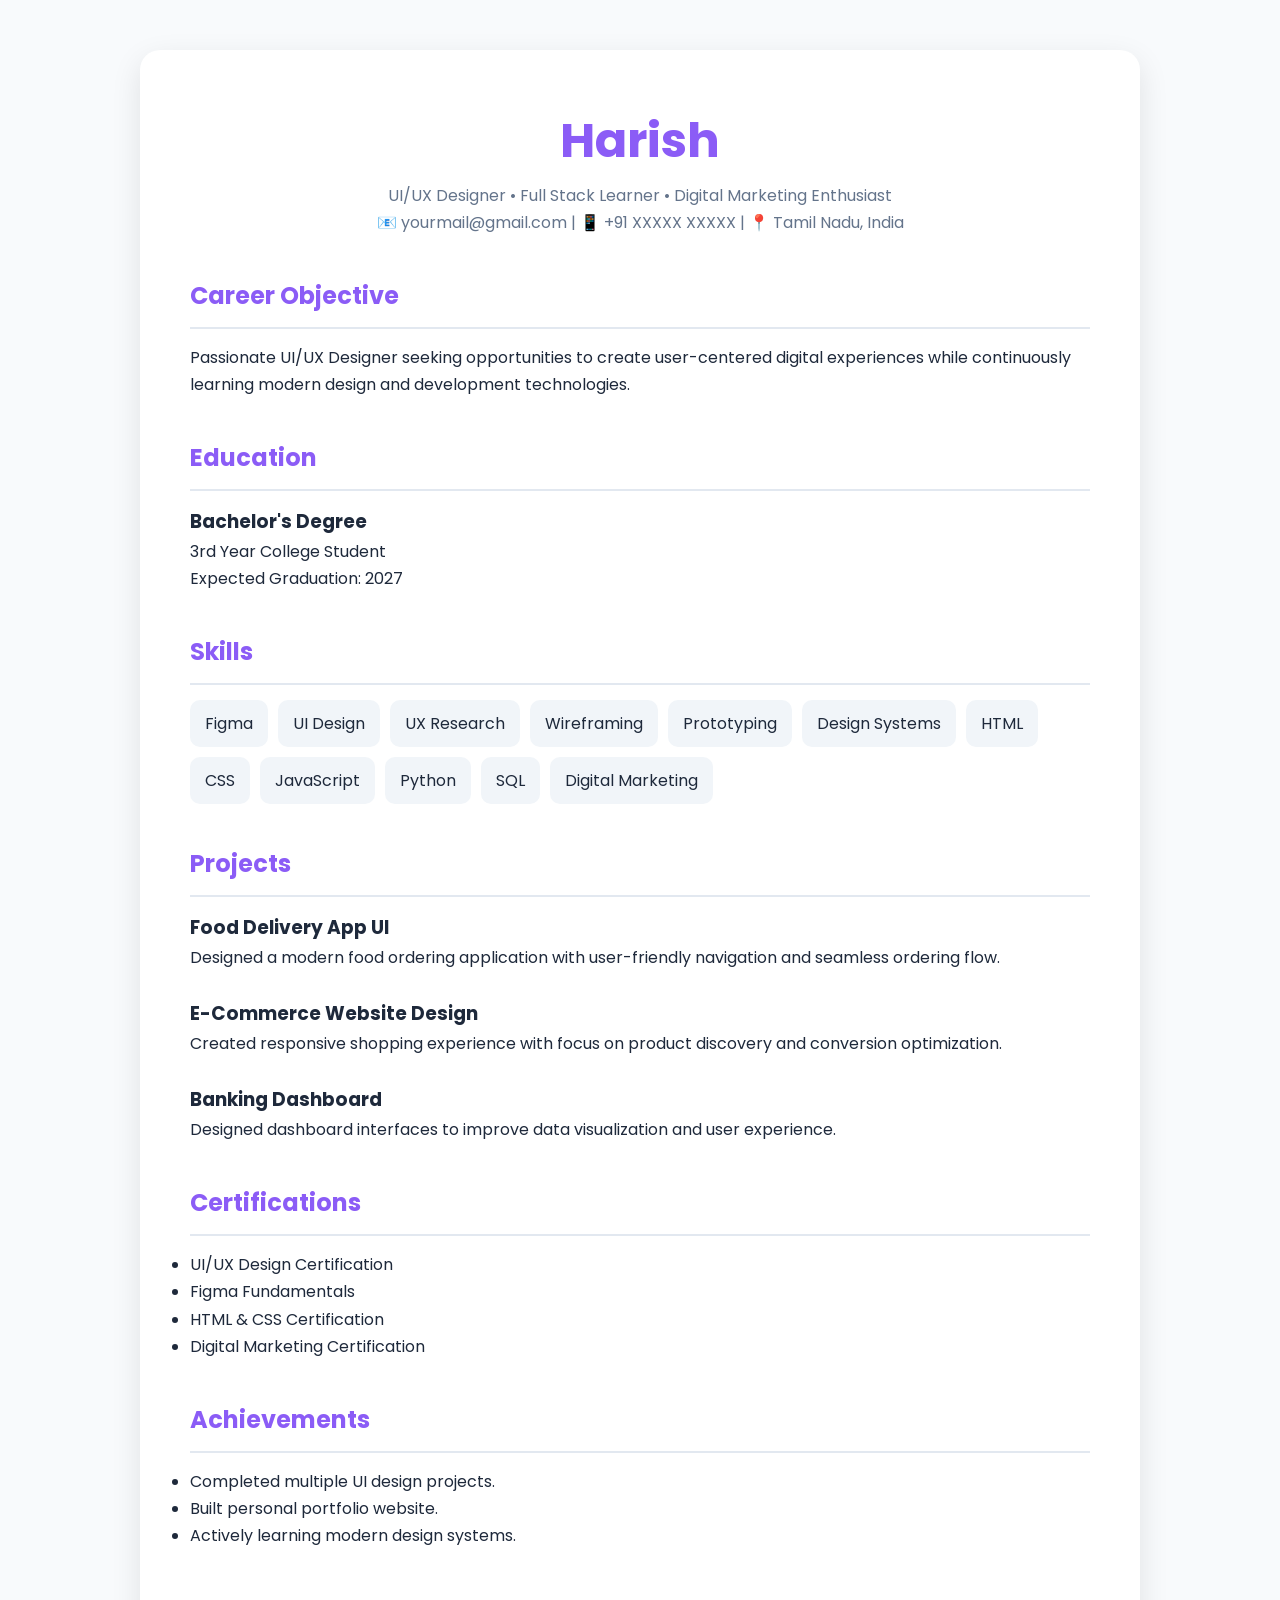
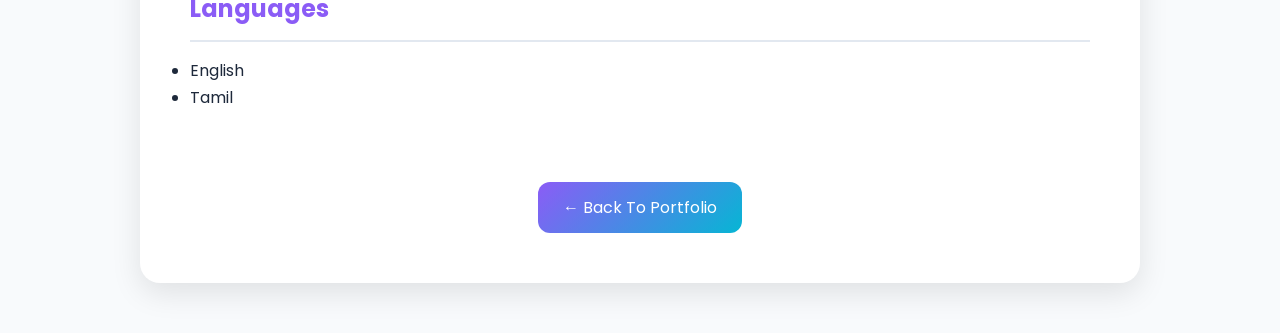
==== resume.html @ 54b45309 "Add files via upload" ====
<!DOCTYPE html>
<html lang="en">
<head>
<meta charset="UTF-8">
<meta name="viewport" content="width=device-width, initial-scale=1.0">
<title>Harish Resume</title>

<link rel="stylesheet" href="style.css">

<link href="https://fonts.googleapis.com/css2?family=Poppins:wght@300;400;500;600;700&display=swap" rel="stylesheet">

<style>
.resume-container{
    max-width:1000px;
    margin:50px auto;
    background:white;
    padding:50px;
    border-radius:20px;
    box-shadow:0 10px 30px rgba(0,0,0,.1);
}

.resume-header{
    text-align:center;
    margin-bottom:40px;
}

.resume-header h1{
    font-size:3rem;
    color:#8B5CF6;
}

.resume-header p{
    color:#64748B;
}

.resume-section{
    margin-bottom:40px;
}

.resume-section h2{
    color:#8B5CF6;
    margin-bottom:15px;
    border-bottom:2px solid #E2E8F0;
    padding-bottom:10px;
}

.skill-list{
    display:flex;
    flex-wrap:wrap;
    gap:10px;
}

.skill-list span{
    background:#F1F5F9;
    padding:10px 15px;
    border-radius:10px;
}

.back-btn{
    display:inline-block;
    margin-top:30px;
    padding:12px 25px;
    background:linear-gradient(
    135deg,
    #8B5CF6,
    #06B6D4
    );
    color:white;
    text-decoration:none;
    border-radius:12px;
}
</style>

</head>

<body>

<div class="resume-container">

<div class="resume-header">

<h1>Harish</h1>

<p>
UI/UX Designer • Full Stack Learner • Digital Marketing Enthusiast
</p>

<p>
📧 yourmail@gmail.com |
📱 +91 XXXXX XXXXX |
📍 Tamil Nadu, India
</p>

</div>

<div class="resume-section">

<h2>Career Objective</h2>

<p>
Passionate UI/UX Designer seeking opportunities to create
user-centered digital experiences while continuously learning
modern design and development technologies.
</p>

</div>

<div class="resume-section">

<h2>Education</h2>

<h3>Bachelor's Degree</h3>

<p>
3rd Year College Student
</p>

<p>
Expected Graduation: 2027
</p>

</div>

<div class="resume-section">

<h2>Skills</h2>

<div class="skill-list">

<span>Figma</span>
<span>UI Design</span>
<span>UX Research</span>
<span>Wireframing</span>
<span>Prototyping</span>
<span>Design Systems</span>
<span>HTML</span>
<span>CSS</span>
<span>JavaScript</span>
<span>Python</span>
<span>SQL</span>
<span>Digital Marketing</span>

</div>

</div>

<div class="resume-section">

<h2>Projects</h2>

<h3>Food Delivery App UI</h3>

<p>
Designed a modern food ordering application with
user-friendly navigation and seamless ordering flow.
</p>

<br>

<h3>E-Commerce Website Design</h3>

<p>
Created responsive shopping experience with focus on
product discovery and conversion optimization.
</p>

<br>

<h3>Banking Dashboard</h3>

<p>
Designed dashboard interfaces to improve data
visualization and user experience.
</p>

</div>

<div class="resume-section">

<h2>Certifications</h2>

<ul>

<li>UI/UX Design Certification</li>

<li>Figma Fundamentals</li>

<li>HTML & CSS Certification</li>

<li>Digital Marketing Certification</li>

</ul>

</div>

<div class="resume-section">

<h2>Achievements</h2>

<ul>

<li>Completed multiple UI design projects.</li>

<li>Built personal portfolio website.</li>

<li>Actively learning modern design systems.</li>

</ul>

</div>

<div class="resume-section">

<h2>Languages</h2>

<ul>

<li>English</li>

<li>Tamil</li>

</ul>

</div>

<center>

<a href="index.html" class="back-btn">
← Back To Portfolio
</a>

</center>

</div>

</body>
</html>
---- style.css ----
*{
    margin:0;
    padding:0;
    box-sizing:border-box;
    font-family:'Poppins',sans-serif;
}

html{
    scroll-behavior:smooth;
}

:root{
    --bg:#F8FAFC;
    --dark:#0F172A;
    --card:#FFFFFF;
    --primary:#8B5CF6;
    --secondary:#06B6D4;
    --accent:#F59E0B;
    --text:#1E293B;
    --gray:#64748B;
}

body{
    background:var(--bg);
    color:var(--text);
    line-height:1.7;
}

/* NAVIGATION */

nav{
    display:flex;
    justify-content:space-between;
    align-items:center;
    padding:20px 10%;
    background:white;
    position:sticky;
    top:0;
    z-index:1000;
    box-shadow:0 2px 20px rgba(0,0,0,0.08);
}

.logo{
    font-size:28px;
    font-weight:700;
    background:linear-gradient(
    135deg,
    var(--primary),
    var(--secondary)
    );
    -webkit-background-clip:text;
    -webkit-text-fill-color:transparent;
}

nav ul{
    display:flex;
    gap:25px;
    list-style:none;
}

nav a{
    text-decoration:none;
    color:var(--text);
    font-weight:500;
    transition:.3s;
}

nav a:hover{
    color:var(--primary);
}

/* HERO */

.hero{
    min-height:100vh;
    display:flex;
    justify-content:center;
    align-items:center;
    text-align:center;
    padding:20px;
    background:linear-gradient(
    135deg,
    #0F172A,
    #1E293B,
    #312E81
    );
}

.hero-content{
    max-width:850px;
}

.hero h1{
    color:white;
    font-size:4rem;
    margin-bottom:15px;
}

.hero span{
    background:linear-gradient(
    135deg,
    #8B5CF6,
    #06B6D4
    );
    -webkit-background-clip:text;
    -webkit-text-fill-color:transparent;
}

.hero h2{
    color:#CBD5E1;
    margin-bottom:20px;
}

.hero p{
    color:#E2E8F0;
    font-size:18px;
}

.hero-buttons{
    margin-top:35px;
}

/* BUTTONS */

.btn{
    display:inline-block;
    padding:14px 30px;
    border-radius:12px;
    text-decoration:none;
    color:white;
    background:linear-gradient(
    135deg,
    #8B5CF6,
    #06B6D4
    );
    margin:10px;
    transition:.3s;
}

.btn:hover{
    transform:translateY(-4px);
}

.btn-outline{
    display:inline-block;
    padding:14px 30px;
    border-radius:12px;
    text-decoration:none;
    color:white;
    border:2px solid #8B5CF6;
    margin:10px;
}

.btn-outline:hover{
    background:#8B5CF6;
}

/* STATS */

.stats{
    display:grid;
    grid-template-columns:repeat(auto-fit,minmax(200px,1fr));
    gap:25px;
    padding:80px 10%;
}

.stat-card{
    background:white;
    border-radius:20px;
    padding:30px;
    text-align:center;
    box-shadow:0 10px 25px rgba(0,0,0,0.08);
}

.stat-card h3{
    font-size:2rem;
    color:var(--primary);
}

/* GENERAL SECTION */

section{
    padding:80px 10%;
}

section h2{
    text-align:center;
    margin-bottom:40px;
    font-size:2rem;
    color:var(--primary);
}

/* CARDS */

.card{
    background:white;
    padding:30px;
    border-radius:20px;
    box-shadow:0 10px 25px rgba(0,0,0,0.08);
}

/* SKILLS */

.skills-grid{
    display:grid;
    grid-template-columns:repeat(auto-fit,minmax(220px,1fr));
    gap:20px;
}

.skill-card{
    background:white;
    padding:25px;
    border-radius:18px;
    text-align:center;
    font-weight:600;
    box-shadow:0 8px 20px rgba(0,0,0,0.08);
    transition:.3s;
}

.skill-card:hover{
    transform:translateY(-8px);
    background:linear-gradient(
    135deg,
    #8B5CF6,
    #06B6D4
    );
    color:white;
}

/* SERVICES */

.services-grid{
    display:grid;
    grid-template-columns:repeat(auto-fit,minmax(250px,1fr));
    gap:25px;
}

.service-card{
    background:white;
    padding:30px;
    border-radius:20px;
    text-align:center;
    box-shadow:0 10px 25px rgba(0,0,0,0.08);
}

/* PROJECTS */

.project-grid{
    display:grid;
    grid-template-columns:repeat(auto-fit,minmax(280px,1fr));
    gap:25px;
}

.project-card{
    background:white;
    padding:30px;
    border-radius:20px;
    box-shadow:0 10px 25px rgba(0,0,0,0.08);
    transition:.3s;
}

.project-card:hover{
    transform:translateY(-10px);
}

.project-card h3{
    margin-bottom:15px;
    color:var(--primary);
}

/* CONTACT */

.contact-buttons{
    text-align:center;
}

.contact-btn{
    display:inline-block;
    padding:14px 25px;
    margin:10px;
    border-radius:12px;
    text-decoration:none;
    color:white;
    background:linear-gradient(
    135deg,
    #8B5CF6,
    #06B6D4
    );
    transition:.3s;
}

.contact-btn:hover{
    transform:translateY(-5px);
}

/* FOOTER */

footer{
    text-align:center;
    padding:30px;
    background:#0F172A;
    color:white;
}

/* MOBILE */

@media(max-width:768px){

nav{
    flex-direction:column;
    gap:15px;
}

nav ul{
    flex-wrap:wrap;
    justify-content:center;
}

.hero h1{
    font-size:2.5rem;
}

.hero h2{
    font-size:1rem;
}

.stats{
    grid-template-columns:1fr;
}

}
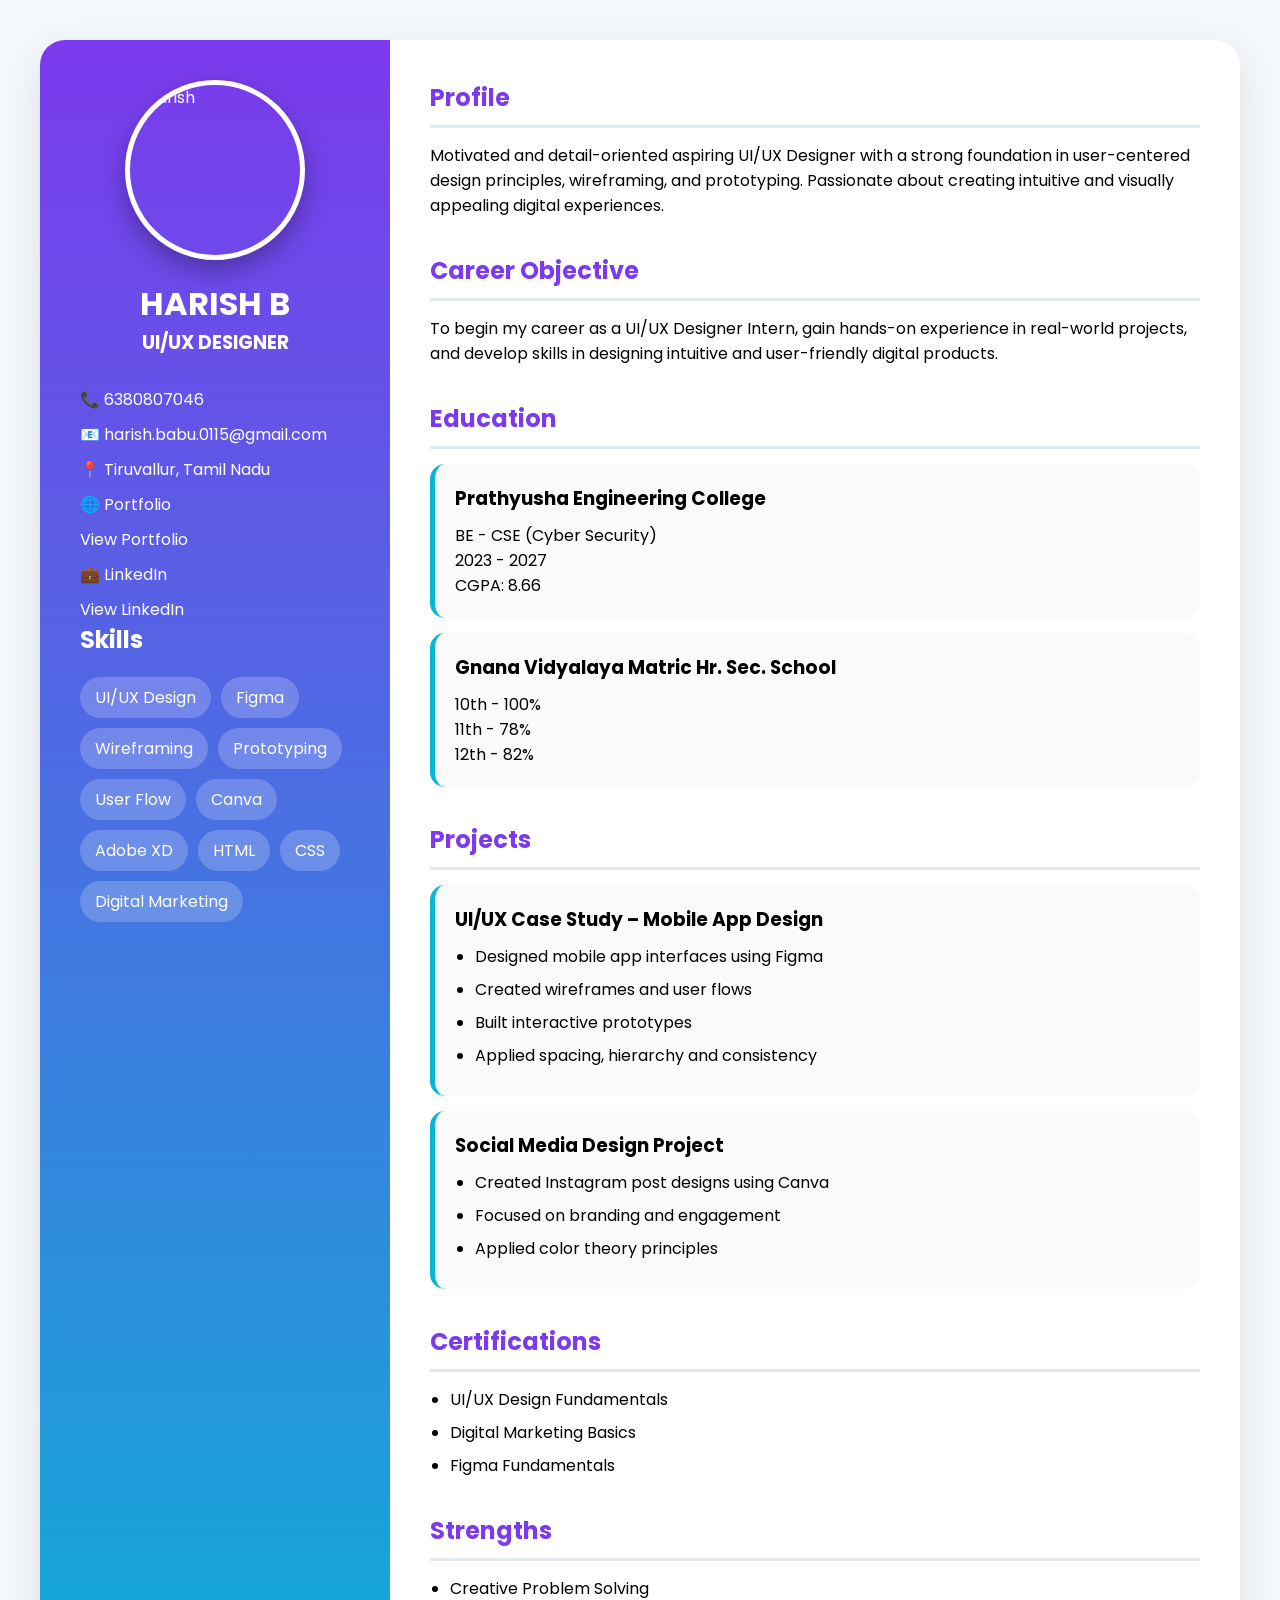
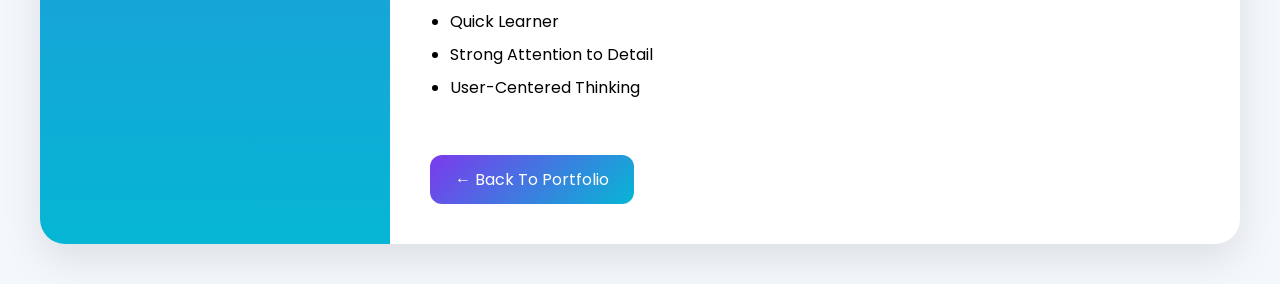
==== commit 75117b28: "Update resume.html" ====
--- a/resume.html
+++ b/resume.html
@@ -3,73 +3,11 @@
 <head>
 <meta charset="UTF-8">
 <meta name="viewport" content="width=device-width, initial-scale=1.0">
-<title>Harish Resume</title>
-
-<link rel="stylesheet" href="style.css">
-
-<link href="https://fonts.googleapis.com/css2?family=Poppins:wght@300;400;500;600;700&display=swap" rel="stylesheet">
-
-<style>
-.resume-container{
-    max-width:1000px;
-    margin:50px auto;
-    background:white;
-    padding:50px;
-    border-radius:20px;
-    box-shadow:0 10px 30px rgba(0,0,0,.1);
-}
-
-.resume-header{
-    text-align:center;
-    margin-bottom:40px;
-}
-
-.resume-header h1{
-    font-size:3rem;
-    color:#8B5CF6;
-}
-
-.resume-header p{
-    color:#64748B;
-}
-
-.resume-section{
-    margin-bottom:40px;
-}
-
-.resume-section h2{
-    color:#8B5CF6;
-    margin-bottom:15px;
-    border-bottom:2px solid #E2E8F0;
-    padding-bottom:10px;
-}
-
-.skill-list{
-    display:flex;
-    flex-wrap:wrap;
-    gap:10px;
-}
-
-.skill-list span{
-    background:#F1F5F9;
-    padding:10px 15px;
-    border-radius:10px;
-}
-
-.back-btn{
-    display:inline-block;
-    margin-top:30px;
-    padding:12px 25px;
-    background:linear-gradient(
-    135deg,
-    #8B5CF6,
-    #06B6D4
-    );
-    color:white;
-    text-decoration:none;
-    border-radius:12px;
-}
-</style>
+<title>Harish B | Resume</title>
+
+<link rel="stylesheet" href="resume.css">
+
+<link href="https://fonts.googleapis.com/css2?family=Poppins:wght@300;400;500;600;700;800&display=swap" rel="stylesheet">
 
 </head>
 
@@ -77,161 +15,192 @@
 
 <div class="resume-container">
 
-<div class="resume-header">
-
-<h1>Harish</h1>
-
-<p>
-UI/UX Designer • Full Stack Learner • Digital Marketing Enthusiast
-</p>
-
-<p>
-📧 yourmail@gmail.com |
-📱 +91 XXXXX XXXXX |
-📍 Tamil Nadu, India
-</p>
-
-</div>
-
-<div class="resume-section">
-
-<h2>Career Objective</h2>
-
-<p>
-Passionate UI/UX Designer seeking opportunities to create
-user-centered digital experiences while continuously learning
-modern design and development technologies.
-</p>
-
-</div>
-
-<div class="resume-section">
-
-<h2>Education</h2>
-
-<h3>Bachelor's Degree</h3>
-
-<p>
-3rd Year College Student
-</p>
-
-<p>
-Expected Graduation: 2027
-</p>
-
-</div>
-
-<div class="resume-section">
+<div class="left-panel">
+
+<img src="profile.jpg" alt="Harish" class="profile-img">
+
+<h1>HARISH B</h1>
+
+<h3>UI/UX DESIGNER</h3>
+
+<div class="contact">
+
+<p>📞 6380807046</p>
+
+<p>📧 harish.babu.0115@gmail.com</p>
+
+<p>📍 Tiruvallur, Tamil Nadu</p>
+
+<p>
+🌐 Portfolio
+</p>
+
+<a href="https://harish-hx.github.io/portfolio/" target="_blank">
+View Portfolio
+</a>
+
+<p>
+💼 LinkedIn
+</p>
+
+<a href="https://linkedin.com/in/harish-babu-hb" target="_blank">
+View LinkedIn
+</a>
+
+</div>
 
 <h2>Skills</h2>
 
-<div class="skill-list">
-
+<div class="skills">
+
+<span>UI/UX Design</span>
 <span>Figma</span>
-<span>UI Design</span>
-<span>UX Research</span>
 <span>Wireframing</span>
 <span>Prototyping</span>
-<span>Design Systems</span>
+<span>User Flow</span>
+<span>Canva</span>
+<span>Adobe XD</span>
 <span>HTML</span>
 <span>CSS</span>
-<span>JavaScript</span>
-<span>Python</span>
-<span>SQL</span>
 <span>Digital Marketing</span>
 
 </div>
 
 </div>
 
-<div class="resume-section">
+<div class="right-panel">
+
+<section>
+
+<h2>Profile</h2>
+
+<p>
+Motivated and detail-oriented aspiring UI/UX Designer with a strong foundation in user-centered design principles, wireframing, and prototyping. Passionate about creating intuitive and visually appealing digital experiences.
+</p>
+
+</section>
+
+<section>
+
+<h2>Career Objective</h2>
+
+<p>
+To begin my career as a UI/UX Designer Intern, gain hands-on experience in real-world projects, and develop skills in designing intuitive and user-friendly digital products.
+</p>
+
+</section>
+
+<section>
+
+<h2>Education</h2>
+
+<div class="card">
+
+<h3>Prathyusha Engineering College</h3>
+
+<p>BE - CSE (Cyber Security)</p>
+
+<p>2023 - 2027</p>
+
+<p>CGPA: 8.66</p>
+
+</div>
+
+<div class="card">
+
+<h3>Gnana Vidyalaya Matric Hr. Sec. School</h3>
+
+<p>10th - 100%</p>
+
+<p>11th - 78%</p>
+
+<p>12th - 82%</p>
+
+</div>
+
+</section>
+
+<section>
 
 <h2>Projects</h2>
 
-<h3>Food Delivery App UI</h3>
-
-<p>
-Designed a modern food ordering application with
-user-friendly navigation and seamless ordering flow.
-</p>
-
-<br>
-
-<h3>E-Commerce Website Design</h3>
-
-<p>
-Created responsive shopping experience with focus on
-product discovery and conversion optimization.
-</p>
-
-<br>
-
-<h3>Banking Dashboard</h3>
-
-<p>
-Designed dashboard interfaces to improve data
-visualization and user experience.
-</p>
-
-</div>
-
-<div class="resume-section">
+<div class="card">
+
+<h3>UI/UX Case Study – Mobile App Design</h3>
+
+<ul>
+
+<li>Designed mobile app interfaces using Figma</li>
+
+<li>Created wireframes and user flows</li>
+
+<li>Built interactive prototypes</li>
+
+<li>Applied spacing, hierarchy and consistency</li>
+
+</ul>
+
+</div>
+
+<div class="card">
+
+<h3>Social Media Design Project</h3>
+
+<ul>
+
+<li>Created Instagram post designs using Canva</li>
+
+<li>Focused on branding and engagement</li>
+
+<li>Applied color theory principles</li>
+
+</ul>
+
+</div>
+
+</section>
+
+<section>
 
 <h2>Certifications</h2>
 
 <ul>
 
-<li>UI/UX Design Certification</li>
+<li>UI/UX Design Fundamentals</li>
+
+<li>Digital Marketing Basics</li>
 
 <li>Figma Fundamentals</li>
 
-<li>HTML & CSS Certification</li>
-
-<li>Digital Marketing Certification</li>
-
-</ul>
-
-</div>
-
-<div class="resume-section">
-
-<h2>Achievements</h2>
-
-<ul>
-
-<li>Completed multiple UI design projects.</li>
-
-<li>Built personal portfolio website.</li>
-
-<li>Actively learning modern design systems.</li>
-
-</ul>
-
-</div>
-
-<div class="resume-section">
-
-<h2>Languages</h2>
-
-<ul>
-
-<li>English</li>
-
-<li>Tamil</li>
-
-</ul>
-
-</div>
-
-<center>
+</ul>
+
+</section>
+
+<section>
+
+<h2>Strengths</h2>
+
+<ul>
+
+<li>Creative Problem Solving</li>
+
+<li>Quick Learner</li>
+
+<li>Strong Attention to Detail</li>
+
+<li>User-Centered Thinking</li>
+
+</ul>
+
+</section>
 
 <a href="index.html" class="back-btn">
 ← Back To Portfolio
 </a>
 
-</center>
+</div>
 
 </div>
 
 </body>
-</html>+</html>
--- a/resume.css
+++ b/resume.css
@@ -0,0 +1,129 @@
+*{
+margin:0;
+padding:0;
+box-sizing:border-box;
+font-family:'Poppins',sans-serif;
+}
+
+body{
+background:#f4f7fb;
+padding:40px;
+}
+
+.resume-container{
+max-width:1400px;
+margin:auto;
+display:grid;
+grid-template-columns:350px 1fr;
+background:white;
+border-radius:25px;
+overflow:hidden;
+box-shadow:0 15px 40px rgba(0,0,0,.1);
+}
+
+.left-panel{
+background:linear-gradient(180deg,#7C3AED,#06B6D4);
+color:white;
+padding:40px;
+}
+
+.profile-img{
+width:180px;
+height:180px;
+border-radius:50%;
+object-fit:cover;
+display:block;
+margin:0 auto 20px;
+border:5px solid white;
+box-shadow:0 10px 25px
+rgba(0,0,0,0.3);
+}
+
+.left-panel h1{
+text-align:center;
+margin-top:20px;
+}
+
+.left-panel h3{
+text-align:center;
+margin-bottom:30px;
+}
+
+.contact p{
+margin:10px 0;
+}
+
+.contact a{
+color:white;
+text-decoration:none;
+}
+
+.skills{
+display:flex;
+flex-wrap:wrap;
+gap:10px;
+margin-top:20px;
+}
+
+.skills span{
+background:rgba(255,255,255,.2);
+padding:8px 15px;
+border-radius:30px;
+}
+
+.right-panel{
+padding:40px;
+}
+
+.right-panel section{
+margin-bottom:35px;
+}
+
+.right-panel h2{
+color:#7C3AED;
+margin-bottom:15px;
+border-bottom:3px solid #E2E8F0;
+padding-bottom:10px;
+}
+
+.card{
+background:#F8FAFC;
+padding:20px;
+border-radius:15px;
+margin-top:15px;
+border-left:5px solid #06B6D4;
+}
+
+.card h3{
+margin-bottom:10px;
+}
+
+ul{
+padding-left:20px;
+}
+
+li{
+margin:8px 0;
+}
+
+.back-btn{
+display:inline-block;
+margin-top:20px;
+padding:12px 25px;
+background:linear-gradient(135deg,#7C3AED,#06B6D4);
+color:white;
+text-decoration:none;
+border-radius:12px;
+}
+
+@media(max-width:900px){
+
+.resume-container{
+grid-template-columns:1fr;
+}
+
+.left-panel{
+text-align:center;
+}
+
+}
